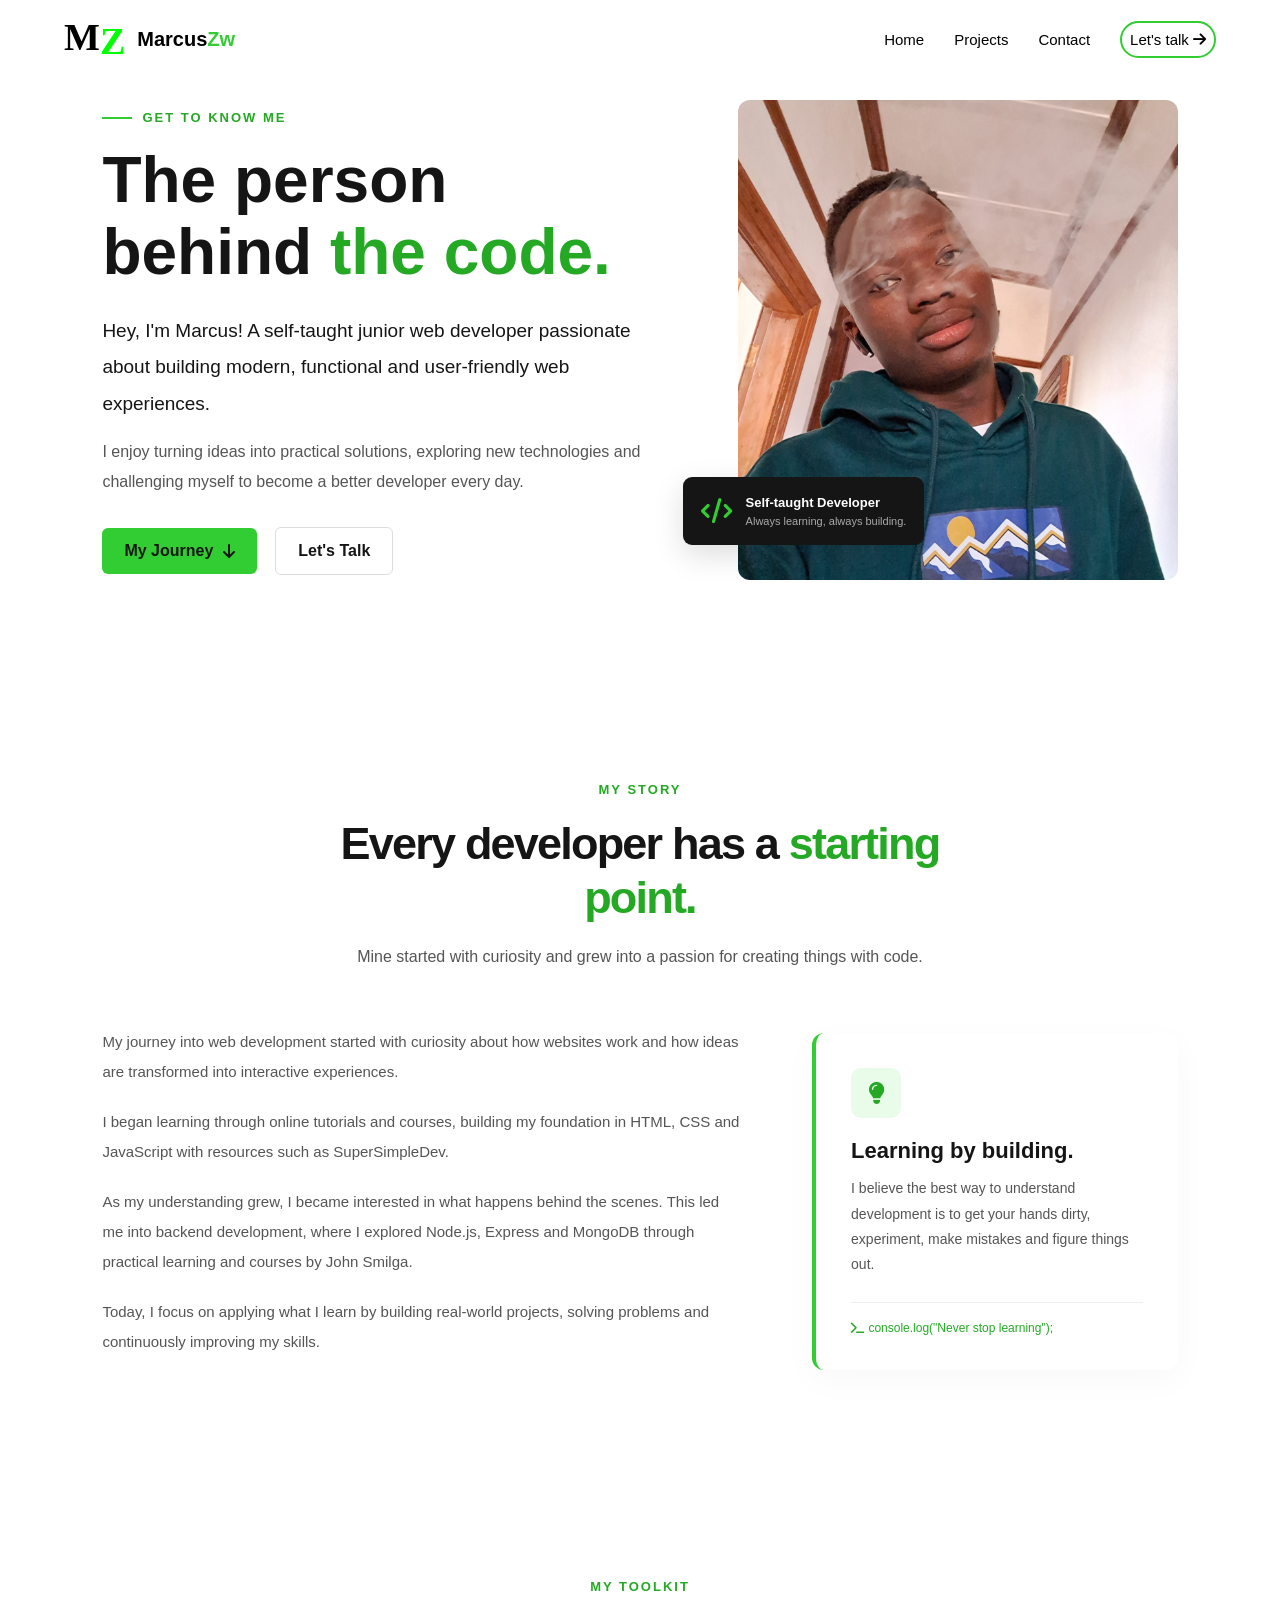
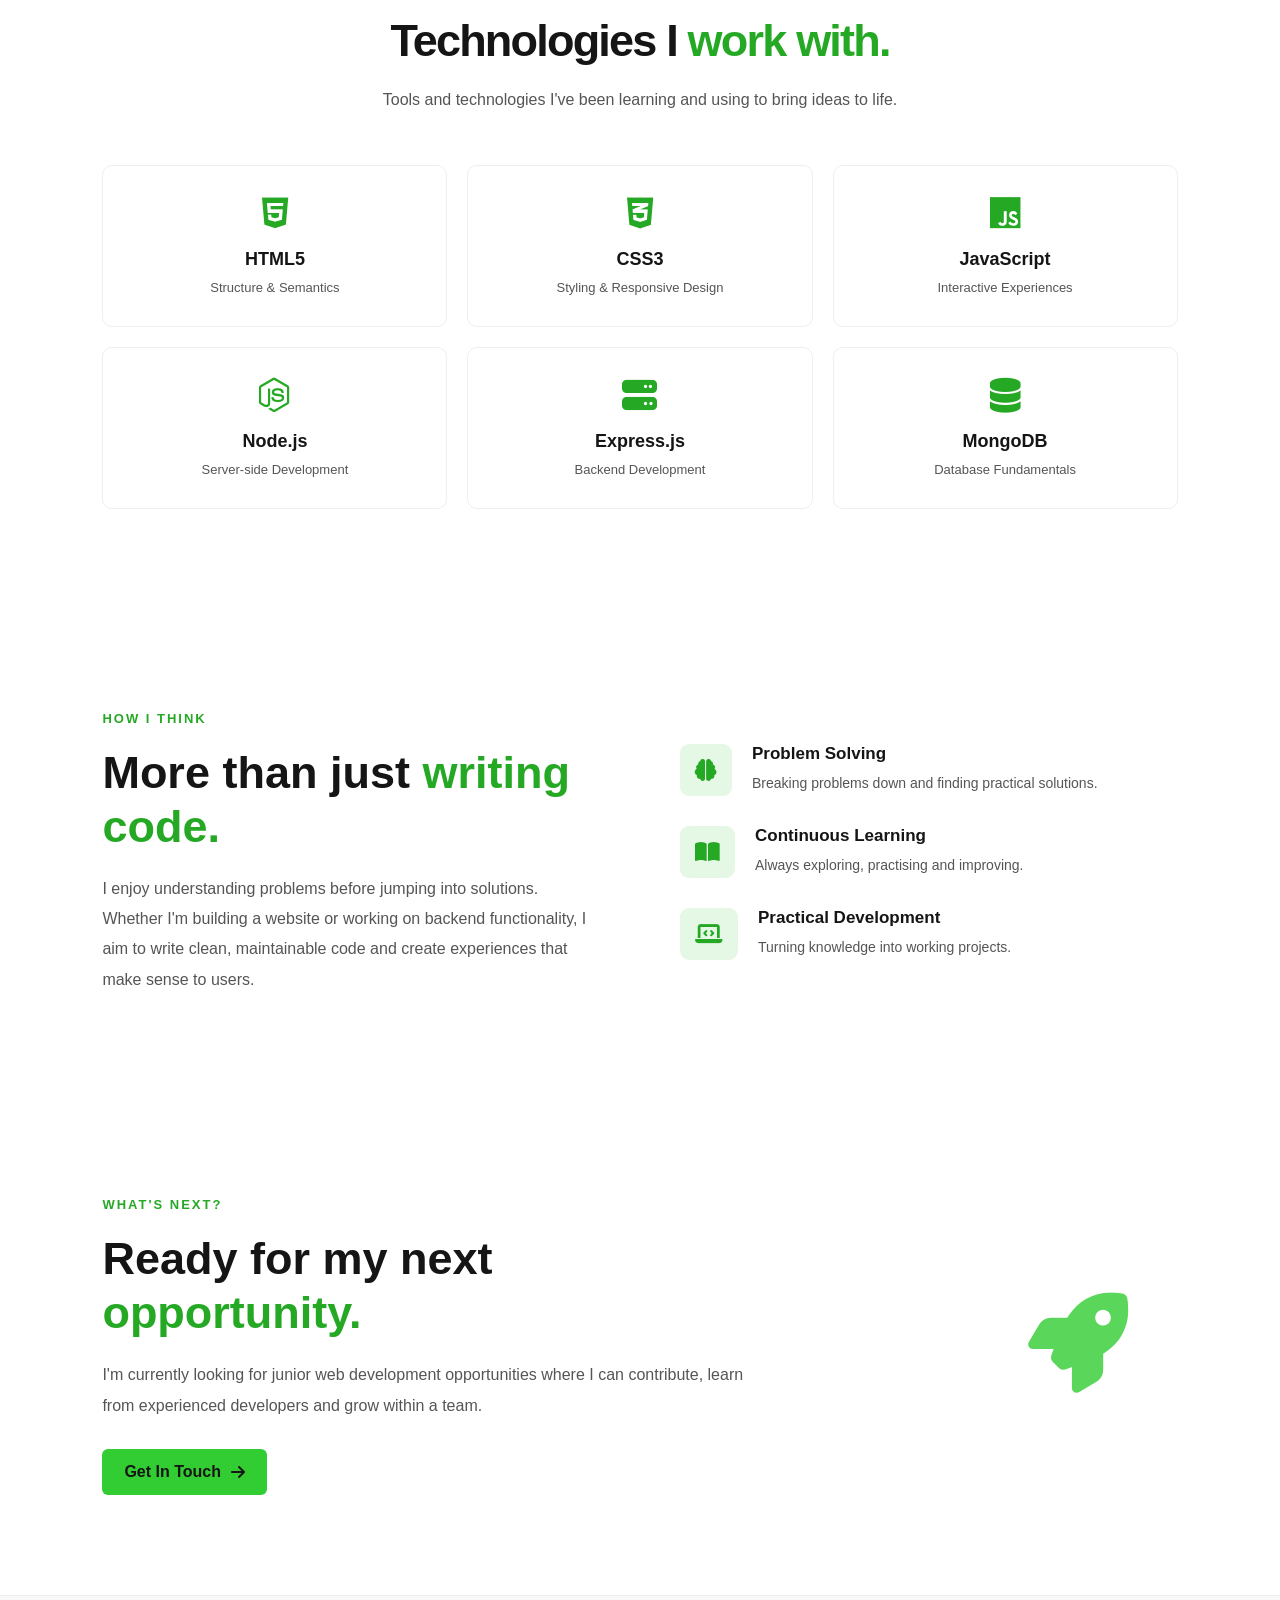
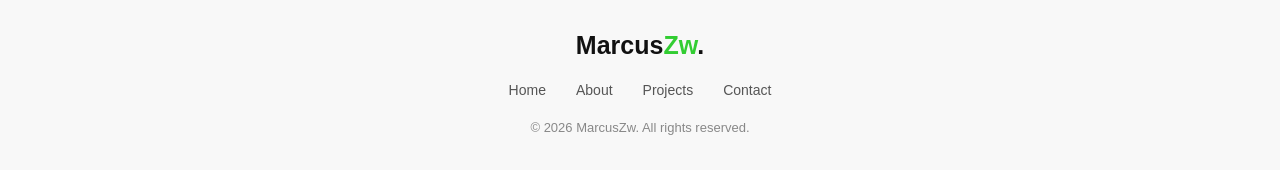
==== about.html @ 21f5ea1b "separate css according to sections and create the aside" ====
<!DOCTYPE html>
<html lang="en">

<head>
    <meta charset="UTF-8">
    <meta name="viewport" content="width=device-width, initial-scale=1.0">

    <title>About Me | MarcusZw</title>


    <link rel="stylesheet" href="./css/shared/header.css">
    <link rel="stylesheet" href="./css/index-sections/main.css">
    <link rel="stylesheet" href="./css/pages/about.css">
    <link rel="stylesheet" href="./css/shared/footer.css">
    <link rel="stylesheet" href="https://cdnjs.cloudflare.com/ajax/libs/font-awesome/6.5.2/css/all.min.css">

</head>

<body>

    <header class="site-header">

        <!-- Brand -->
        <a href="#" class="site-brand">

            <div class="brand-logo">
                <span class="brand-initial brand-initial--primary">M</span>
                <span class="brand-initial brand-initial--accent">Z</span>
            </div>

            <span class="brand-name">
                Marcus<span class="brand-highlight">Zw</span>
            </span>
        </a>

        <!-- Navigation -->
        <nav class="main-navigation">

            <a href="./index.html" class="nav-link">Home</a>
            <a href="#projects" class="nav-link">Projects</a>
            <a href="./contact.html" class="nav-link">Contact</a>
            <a href="##" class="nav-link lets-talk">Let's talk
                <i class="fa-solid fa-arrow-right"></i>
            </a>
        </nav>

    </header>


    <main class="about-page">

        <!-- About Hero -->
        <section class="about-hero">

            <div class="about-content">

                <span class="section-tag">
                    <span class="tag-line"></span>
                    GET TO KNOW ME
                </span>

                <h1>
                    The person behind
                    <span>the code.</span>
                </h1>

                <p class="about-intro">
                    Hey, I'm Marcus! A self-taught junior web developer
                    passionate about building modern, functional and
                    user-friendly web experiences.
                </p>

                <p>
                    I enjoy turning ideas into practical solutions,
                    exploring new technologies and challenging myself
                    to become a better developer every day.
                </p>

                <div class="about-buttons">
                    <a href="#my-journey" class="btn-primary">
                        My Journey
                        <i class="fa-solid fa-arrow-down"></i>
                    </a>

                    <a href="#contact" class="btn-secondary">
                        Let's Talk
                    </a>
                </div>

            </div>

            <div class="about-visual">

                <div class="about-image">
                    <img src="./images/20250513_141806.jpg" alt="Marcus - Web Developer">
                </div>

                <div class="about-floating-card">
                    <i class="fa-solid fa-code"></i>

                    <div>
                        <strong>Self-taught Developer</strong>
                        <span>Always learning, always building.</span>
                    </div>
                </div>

                <div class="about-decoration"></div>

            </div>

        </section>


        <!-- My Journey -->
        <section class="journey-section" id="my-journey">

            <div class="section-heading">

                <span class="section-tag">
                    MY STORY
                </span>

                <h2>
                    Every developer has a
                    <span>starting point.</span>
                </h2>

                <p>
                    Mine started with curiosity and grew into a passion
                    for creating things with code.
                </p>

            </div>

            <div class="journey-content">

                <div class="journey-text">

                    <p>
                        My journey into web development started with
                        curiosity about how websites work and how
                        ideas are transformed into interactive
                        experiences.
                    </p>

                    <p>
                        I began learning through online tutorials
                        and courses, building my foundation in HTML,
                        CSS and JavaScript with resources such as
                        SuperSimpleDev.
                    </p>

                    <p>
                        As my understanding grew, I became interested
                        in what happens behind the scenes. This led
                        me into backend development, where I explored
                        Node.js, Express and MongoDB through practical
                        learning and courses by John Smilga.
                    </p>

                    <p>
                        Today, I focus on applying what I learn by
                        building real-world projects, solving
                        problems and continuously improving my skills.
                    </p>

                </div>

                <div class="journey-highlight">

                    <div class="highlight-icon">
                        <i class="fa-solid fa-lightbulb"></i>
                    </div>

                    <h3>
                        Learning by building.
                    </h3>

                    <p>
                        I believe the best way to understand
                        development is to get your hands dirty,
                        experiment, make mistakes and figure
                        things out.
                    </p>

                    <span class="highlight-footer">
                        <i class="fa-solid fa-terminal"></i>
                        console.log("Never stop learning");
                    </span>

                </div>

            </div>

        </section>


        <!-- What I Work With -->
        <section class="skills-section">

            <div class="section-heading">

                <span class="section-tag">
                    MY TOOLKIT
                </span>

                <h2>
                    Technologies I
                    <span>work with.</span>
                </h2>

                <p>
                    Tools and technologies I've been learning
                    and using to bring ideas to life.
                </p>

            </div>

            <div class="skills-grid">

                <div class="skill-card">
                    <i class="fa-brands fa-html5"></i>
                    <h3>HTML5</h3>
                    <span>Structure & Semantics</span>
                </div>

                <div class="skill-card">
                    <i class="fa-brands fa-css3-alt"></i>
                    <h3>CSS3</h3>
                    <span>Styling & Responsive Design</span>
                </div>

                <div class="skill-card">
                    <i class="fa-brands fa-js"></i>
                    <h3>JavaScript</h3>
                    <span>Interactive Experiences</span>
                </div>

                <div class="skill-card">
                    <i class="fa-brands fa-node-js"></i>
                    <h3>Node.js</h3>
                    <span>Server-side Development</span>
                </div>

                <div class="skill-card">
                    <i class="fa-solid fa-server"></i>
                    <h3>Express.js</h3>
                    <span>Backend Development</span>
                </div>

                <div class="skill-card">
                    <i class="fa-solid fa-database"></i>
                    <h3>MongoDB</h3>
                    <span>Database Fundamentals</span>
                </div>

            </div>

        </section>


        <!-- My Approach -->
        <section class="approach-section">

            <div class="approach-content">

                <span class="section-tag">
                    HOW I THINK
                </span>

                <h2>
                    More than just
                    <span>writing code.</span>
                </h2>

                <p>
                    I enjoy understanding problems before jumping
                    into solutions. Whether I'm building a website
                    or working on backend functionality, I aim
                    to write clean, maintainable code and create
                    experiences that make sense to users.
                </p>

            </div>

            <div class="approach-points">

                <div class="approach-item">
                    <i class="fa-solid fa-brain"></i>
                    <div>
                        <h3>Problem Solving</h3>
                        <p>Breaking problems down and finding practical solutions.</p>
                    </div>
                </div>

                <div class="approach-item">
                    <i class="fa-solid fa-book-open"></i>
                    <div>
                        <h3>Continuous Learning</h3>
                        <p>Always exploring, practising and improving.</p>
                    </div>
                </div>

                <div class="approach-item">
                    <i class="fa-solid fa-laptop-code"></i>
                    <div>
                        <h3>Practical Development</h3>
                        <p>Turning knowledge into working projects.</p>
                    </div>
                </div>

            </div>

        </section>


        <!-- Career Goals -->
        <section class="career-section" id="contact">

            <div class="career-content">

                <span class="section-tag">
                    WHAT'S NEXT?
                </span>

                <h2>
                    Ready for my next
                    <span>opportunity.</span>
                </h2>

                <p>
                    I'm currently looking for junior web development
                    opportunities where I can contribute, learn from
                    experienced developers and grow within a team.
                </p>

                <a href="mailto:your-email@example.com" class="btn-primary">
                    Get In Touch
                    <i class="fa-solid fa-arrow-right"></i>
                </a>

            </div>

            <div class="career-icon">
                <i class="fa-solid fa-rocket"></i>
            </div>

        </section>

    </main>

    <footer class="site-footer">
        <div class="footer-container">

            <a href="index.html" class="footer-logo">
                Marcus<span>Zw</span>.
            </a>

            <nav class="footer-nav">
                <a href="index.html">Home</a>
                <a href="about.html">About</a>
                <a href="projects.html">Projects</a>
                <a href="contact.html">Contact</a>
            </nav>

            <p class="footer-copy">
                &copy; 2026 MarcusZw. All rights reserved.
            </p>

        </div>
    </footer>

</body>

</html>
---- css/shared/header.css ----
:root {
    --green: #32cd32;
    --green-dark: #269e26;
    --green-light: #effaef;

    --dark: #171a17;
    --text: #606760;
    --muted: #929992;

    --white: #ffffff;
    --light-bg: #f8faf8;
    --border: #e9eee9;

    --shadow: 0 10px 35px rgba(0, 0, 0, 0.05);
    --radius: 12px;
}

* {
    margin: 0;
    padding: 0;
    box-sizing: border-box;
}

html {
    scroll-behavior: smooth;
}

body {
    font-family: 'Roboto', sans-serif;
    background: none;
    color: var(--white);
    color: var(--dark);
}



/* Header */
.site-header {
    display: flex;
    justify-content: space-between;
    align-items: center;
    padding: 15px 5%;
    position: fixed;
    left: 0;
    right: 0;
    z-index: 100;
    z-index: 100;
    background-color: white;
    color: black;
}

/* Brand */
.site-brand {
    display: flex;
    align-items: center;
    gap: 12px;
    text-decoration: none;
}

.brand-logo {
    display: flex;
    align-items: center;
}

.brand-initial {
    font-size: 38px;
    font-weight: 700;
    font-family: lobster;
}

.brand-initial--primary {
    padding-bottom: 4px;
}

.brand-initial--accent {
    color: lime;
    padding-top: 4px;
}

.brand-name {
    font-size: 20px;
    font-weight: 700;
}

.brand-highlight {
    color: limegreen;
}

/* Navigation */
.main-navigation {
    display: flex;
    align-items: center;
    gap: 30px;
}

.nav-link {
    text-decoration: none;
    font-size: 15px;

    transition: color 0.3s ease;
}

.nav-link:hover {
    color: limegreen;
}

.lets-talk {
    border: 2px solid limegreen;
    border-radius: 20px;
    padding: 8px;
}

.active {
    text-decoration: underline;
    color: #32cd32;
}

.hamburger-menu {
    display: none;
    background: none;
    border: none;
    color: #222;
    font-size: 25px;
    cursor: pointer;
    padding: 8px;
    z-index: 1001;
    transition: 0.3s ease;
}

.hamburger-menu:hover {
    color: #32cd32;
}

@media (max-width: 768px) {
    .main-navigation {
        display: none;
    }

    .hamburger-menu {
        display: block;
    }

    .brand-name {
        display: none;
    }

}
---- css/index-sections/main.css ----
/* =====================================
   GLOBAL STYLES
===================================== */

:root {
    --green: #32cd32;
    --green-dark: #269e26;
    --green-light: #effaef;

    --dark: #171a17;
    --text: #606760;
    --muted: #929992;

    --white: #ffffff;
    --light-bg: #f8faf8;
    --border: #e9eee9;

    --shadow: 0 10px 35px rgba(0, 0, 0, 0.05);
    --radius: 12px;
}

* {
    margin: 0;
    padding: 0;
    box-sizing: border-box;
}

html {
    scroll-behavior: smooth;
}

body {
    font-family: 'Roboto', sans-serif;
    background:none;
    color: var(--white);
    color: var(--dark);
}

main {
    overflow: hidden;
}

section {
    padding: 100px 8%;
}

a {
    text-decoration: none;
    color: inherit;
}

.section-label {
    color: var(--green-dark);
    font-size: 12px;
    font-weight: 800;
    letter-spacing: 2.5px;
    margin-bottom: 18px;
}

.section-heading {
    max-width: 650px;
    margin: 0 auto 55px;
    text-align: center;
}

.section-heading h2,
.about-content h2,
.contact-content h2 {
    font-size: clamp(32px, 4vw, 45px);
    line-height: 1.2;
    font-weight: 800;
    letter-spacing: -1.8px;
}

.section-description {
    color: var(--text);
    font-size: 15px;
    line-height: 1.8;
    margin-top: 18px;
}

.hero-highlight,
.about-highlight,
.projects-highlight,
.skills-highlight,
.contact-highlight {
    color: var(--green);
}
/* =====================================
   ABOUT SECTION
===================================== */

.about-section {
    display: grid;
    grid-template-columns: 1fr 1fr;
    align-items: center;
    gap: 80px;

}

.about-content h2 {
    margin-bottom: 25px;
}

.about-description {
    color: var(--text);
    font-size: 15px;
    line-height: 1.9;
    margin-bottom: 18px;
}

.about-button {
    display: inline-flex;
    align-items: center;
    gap: 12px;

    margin-top: 15px;
    padding: 14px 23px;

    background: var(--green);
    color: #111;

    border-radius: 7px;
    font-size: 14px;
    font-weight: 700;

    transition: 0.3s ease;
}

.about-button:hover {
    background: var(--green-dark);
    color: white;
    transform: translateY(-4px);
}


/* About information cards */

.about-info {
    display: grid;
    grid-template-columns: repeat(2, 1fr);
    gap: 18px;
}

.info-card {
    position: relative;
    padding: 28px 23px;
    border: 1px solid var(--border);
    border-radius: var(--radius);
    box-shadow: var(--shadow);
    transition: 0.3s ease;
}

.info-card:hover {
    transform: translateY(-6px);
    border-color: var(--green);
}

.info-card:last-child {
    grid-column: span 2;
}

.info-number {
    color: var(--green-dark);
    font-size: 13px;
    font-weight: 800;
}

.info-card > i {
    display: block;
    color: var(--green);
    font-size: 22px;
    margin: 20px 0 15px;
}

.info-card h3 {
    font-size: 17px;
    margin-bottom: 10px;
}

.info-card p {
    color: var(--text);
    font-size: 13px;
    line-height: 1.7;
}

/* =====================================
   CONTACT SECTION
===================================== */

.contact-section {
    text-align: center;
}

.contact-content {
    max-width: 700px;
    margin: auto;
    padding: 65px 35px;
    border: 1px solid var(--border);
    border-radius: 15px;
}

.contact-content h2 {
    margin-bottom: 20px;
}

.contact-content > p:not(.section-label) {
    max-width: 550px;
    margin: auto;

    color: var(--text);
    font-size: 15px;
    line-height: 1.9;
}

.contact-button {
    display: inline-flex;
    align-items: center;
    gap: 12px;

    margin-top: 30px;
    padding: 15px 27px;

    background: var(--green);
    color: #111;

    border-radius: 7px;
    font-size: 14px;
    font-weight: 700;

    transition: 0.3s ease;
}

.contact-button:hover {
    background: var(--green-dark);
    color: white;
    transform: translateY(-4px);
}


/* =====================================
   TABLET RESPONSIVENESS
===================================== */

@media (max-width: 950px) {

    section {
        padding: 80px 6%;
    }

    .hero-section {
        gap: 35px;
    }

    .hero-floating-card {
        left: -25px;
    }

    .about-section {
        gap: 40px;
    }

    .skills-grid {
        grid-template-columns: repeat(3, 1fr);
    }
}


/* =====================================
   MOBILE RESPONSIVENESS
===================================== */

@media (max-width: 700px) {

    section {
        padding: 70px 6%;
    }


    /* Hero */

    .hero-section {
        flex-direction: column;
        text-align: center;

        min-height: auto;
        gap: 55px;

        padding-top: 75px;
    }

    .hero-content {
        width: 100%;
    }

    .hero-greeting {
        justify-content: center;
    }

    .hero-content h1 {
        font-size: 45px;
        letter-spacing: -2px;
    }

    .hero-description {
        font-size: 14px;
        margin-left: auto;
        margin-right: auto;
    }

    .hero-actions {
        justify-content: center;
    }

    .hero-socials {
        justify-content: center;
    }

    .hero-visual {
        width: 100%;
    }

    .hero-image-container {
        max-width: 100%;
        height: 370px;
    }

    .hero-floating-card {
        right: 0;
        bottom: -1O;
    }

    .hero-decoration {
        right: 0;
    }


    /* About */

    .about-section {
        grid-template-columns: 1fr;
        gap: 45px;
    }

    .about-content {
        text-align: center;
    }

    .about-info {
        grid-template-columns: 1fr;
    }

    .info-card:last-child {
        grid-column: auto;
    }


    /* Projects */

    .projects-grid {
        grid-template-columns: 1fr;
    }

    .project-image {
        height: 230px;
    }

    .project-content p {
        min-height: auto;
    }


    /* Skills */

    .skills-grid {
        grid-template-columns: repeat(2, 1fr);
        gap: 13px;
    }

    .skill-card {
        padding: 25px 10px;
    }


    /* Contact */

    .contact-content {
        padding: 50px 20px;
    }

}


/* =====================================
   SMALL MOBILE
===================================== */

@media (max-width: 380px) {

    .hero-content h1 {
        font-size: 36px;
    }

    .hero-actions {
        flex-direction: column;
    }

    .btn-primary,
    .btn-secondary {
        width: 100%;
    }

    .skills-grid {
        grid-template-columns: 1fr;
    }

    .project-content {
        padding: 20px;
    }

}
---- css/pages/about.css ----
/* ==============================
   GLOBAL STYLES
================================= */

:root {
    --primary: #32cd32;
    --primary-dark: #25a925;
    --dark: #151515;
    --text: #555;
    --light: #f7f9f6;
    --white: #fff;
}


.about-page {
    overflow: hidden;
}

section {
    padding: 100px 8%;
}


/* ==============================
   SHARED STYLES
================================= */

.section-tag {
    display: inline-flex;
    align-items: center;
    gap: 10px;
    color: var(--primary-dark);
    font-size: 13px;
    font-weight: 700;
    letter-spacing: 2px;
    margin-bottom: 20px;
}

.tag-line {
    width: 30px;
    height: 2px;
    background: var(--primary);
}

.section-heading {
    max-width: 650px;
    margin-bottom: 55px;
}

.section-heading h2,
.approach-content h2 {
    font-size: clamp(30px, 4vw, 45px);
    line-height: 1.2;
    margin-bottom: 18px;
}

.section-heading h2 span,
.approach-content h2 span,
.about-content h1 span,
.career-content h2 span {
    color: var(--primary-dark);
}

.section-heading p {
    color: var(--text);
    line-height: 1.8;
}


/* ==============================
   ABOUT HERO
================================= */

.about-hero {
    min-height: 650px;
    display: flex;
    align-items: center;
    justify-content: space-between;
    gap: 70px;
}

.about-content {
    flex: 1;
    max-width: 600px;
}

.about-content h1 {
    font-size: clamp(40px, 5vw, 65px);
    line-height: 1.12;
    margin-bottom: 25px;
}

.about-content p {
    color: var(--text);
    font-size: 16px;
    line-height: 1.9;
    margin-bottom: 15px;
}

.about-content .about-intro {
    font-size: 19px;
    color: var(--dark);
    font-weight: 500;
}

.about-buttons {
    display: flex;
    align-items: center;
    gap: 18px;
    margin-top: 30px;
}

.btn-primary,
.btn-secondary {
    display: inline-flex;
    align-items: center;
    justify-content: center;
    gap: 10px;
    padding: 14px 22px;
    border-radius: 6px;
    font-weight: 600;
    transition: 0.3s ease;
}

.btn-primary {
    background: var(--primary);
    color: var(--dark);
}

.btn-primary:hover {
    background: var(--primary-dark);
    color: var(--white);
    transform: translateY(-3px);
}

.btn-secondary {
    border: 1px solid #ddd;
    color: var(--dark);
}

.btn-secondary:hover {
    border-color: var(--primary);
    color: var(--primary-dark);
}


/* About Image */

.about-visual {
    flex: 0 0 42%;
    max-width: 440px;
    position: relative;
}

.about-image {
    width: 100%;
    height: 480px;
    overflow: hidden;
    border-radius: 12px;
  
}

.about-image img {
    width: 100%;
    height: 100%;
    object-fit: cover;
}

.about-floating-card {
    position: absolute;
    bottom: 35px;
    left: -55px;
    display: flex;
    align-items: center;
    gap: 14px;
    padding: 18px;
    background: var(--dark);
    color: var(--white);
    border-radius: 9px;
    box-shadow: 0 10px 30px #0002;
}

.about-floating-card i {
    font-size: 25px;
    color: var(--primary);
}

.about-floating-card div {
    display: flex;
    flex-direction: column;
    gap: 5px;
}

.about-floating-card strong {
    font-size: 13px;
}

.about-floating-card span {
    font-size: 11px;
    color: #aaa;
}


/* ==============================
   MY JOURNEY
================================= */



.journey-content {
    display: grid;
    grid-template-columns: 1.4fr 0.8fr;
    gap: 70px;
    align-items: center;
}

.journey-text p {
    color: var(--text);
    font-size: 15px;
    line-height: 2;
    margin-bottom: 20px;
}

.journey-highlight {
    background: var(--white);
    padding: 35px;
    border-radius: 12px;
    border-left: 4px solid var(--primary);
    box-shadow: 0 10px 35px #00000008;
}

.highlight-icon {
    width: 50px;
    height: 50px;
    display: grid;
    place-items: center;
    background: #e9fbe9;
    color: var(--primary-dark);
    border-radius: 10px;
    font-size: 22px;
    margin-bottom: 20px;
}

.journey-highlight h3 {
    font-size: 22px;
    margin-bottom: 12px;
}

.journey-highlight p {
    color: var(--text);
    font-size: 14px;
    line-height: 1.8;
}

.highlight-footer {
    display: block;
    margin-top: 25px;
    padding-top: 18px;
    border-top: 1px solid #eee;
    color: var(--primary-dark);
    font-size: 12px;
}


/* ==============================
   SKILLS
================================= */

.skills-section {
    text-align: center;
}

.skills-section .section-heading {
    margin: 0 auto 50px;
}

.skills-grid {
    display: grid;
    grid-template-columns: repeat(3, 1fr);
    gap: 20px;
}

.skill-card {
    padding: 30px 20px;
    border: 1px solid #eee;
    border-radius: 10px;
    transition: 0.3s ease;
}

.skill-card:hover {
    transform: translateY(-7px);
    border-color: var(--primary);
    box-shadow: 0 10px 30px #32cd3215;
}

.skill-card i {
    font-size: 35px;
    color: var(--primary-dark);
    margin-bottom: 18px;
}

.skill-card h3 {
    font-size: 18px;
    margin-bottom: 8px;
}

.skill-card span {
    color: var(--text);
    font-size: 13px;
}


/* ==============================
   MY APPROACH
================================= */

.approach-section {
    display: grid;
    grid-template-columns: 1fr 1fr;
    gap: 80px;
    align-items: center;
}

.approach-content p {
    color: var(--text);
    line-height: 1.9;
    margin-top: 20px;
}

.approach-points {
    display: flex;
    flex-direction: column;
    gap: 30px;
}

.approach-item {
    display: flex;
    align-items: flex-start;
    gap: 20px;
}

.approach-item > i {
    font-size: 22px;
    color: var(--primary-dark);
    background: #e5f8e5;
    padding: 15px;
    border-radius: 9px;
}

.approach-item h3 {
    font-size: 17px;
    margin-bottom: 8px;
}

.approach-item p {
    color: var(--text);
    font-size: 14px;
    line-height: 1.7;
}


/* ==============================
   CAREER SECTION
================================= */

.career-section {
    display: flex;
    align-items: center;
    justify-content: space-between;
    gap: 40px;
}

.career-content {
    max-width: 650px;
}

.career-content h2 {
    font-size: clamp(32px, 4vw, 45px);
    line-height: 1.2;
    margin-bottom: 20px;
}

.career-content p {
    color: var(--text);
    line-height: 1.9;
    margin-bottom: 28px;
}

.career-icon {
    font-size: 100px;
    color: var(--primary);
    opacity: 0.8;
    padding-right: 50px;
}


/* ==============================
   RESPONSIVE DESIGN
================================= */

@media (max-width: 900px) {

    section {
        padding: 80px 6%;
    }

    .about-hero {
        gap: 40px;
    }

    .about-visual {
        flex-basis: 40%;
    }

    .about-image {
        height: 400px;
    }

    .journey-content {
        gap: 35px;
    }

    .approach-section {
        gap: 40px;
    }

}

@media (max-width: 650px) {

    section {
        padding: 65px 6%;
    }

    .about-hero {
        flex-direction: column;
        align-items: flex-start;
        gap: 60px;
        padding-top: 70px;
    }

    .about-content h1 {
        font-size: 43px;
    }

    .about-content .about-intro {
        font-size: 17px;
    }

    .about-buttons {
        flex-wrap: wrap;
    }

    .about-visual {
        width: 85%;
        max-width: 400px;
        margin: 0 auto;
    }

    .about-image {
        height: 380px;
    }

    .about-floating-card {
        left: -25px;
        bottom: 20px;
        padding: 14px;
    }

    .journey-content {
        grid-template-columns: 1fr;
        gap: 30px;
    }

    .skills-grid {
        grid-template-columns: repeat(2, 1fr);
        gap: 12px;
    }

    .skill-card {
        padding: 25px 10px;
    }

    .skill-card h3 {
        font-size: 15px;
    }

    .skill-card span {
        font-size: 11px;
    }

    .approach-section {
        grid-template-columns: 1fr;
        gap: 40px;
    }

    .career-section {
        flex-direction: column;
        align-items: flex-start;
    }

    .career-icon {
        font-size: 65px;
        padding: 0;
    }

}

@media (max-width: 380px) {

    .about-content h1 {
        font-size: 36px;
    }

    .about-floating-card {
        left: -15px;
    }

    .about-floating-card strong {
        font-size: 11px;
    }

    .about-floating-card span {
        font-size: 10px;
    }

}
---- css/shared/footer.css ----
/* Footer */
.site-footer {
    background: #f8f8f8;
    padding: 35px 8%;
    border-top: 1px solid #eeeeee;
}

.footer-container {
    max-width: 1200px;
    margin: auto;

    display: flex;
    flex-direction: column;
    align-items: center;
    gap: 22px;
}

/* Logo */
.footer-logo {
    font-size: 25px;
    font-weight: 800;
    color: #111;
    text-decoration: none;
}

.footer-logo span {
    color: #32cd32;
}

/* Navigation */
.footer-nav {
    display: flex;
    align-items: center;
    justify-content: center;
    flex-wrap: wrap;
    gap: 30px;
}

.footer-nav a {
    color: #555;
    font-size: 14px;
    text-decoration: none;
    transition: color 0.3s ease;
}

.footer-nav a:hover {
    color: #32cd32;
}

/* Copyright */
.footer-copy {
    color: #888;
    font-size: 13px;
    margin: 0;
    text-align: center;
}

/* Mobile */
@media (max-width: 500px) {
    .site-footer {
        padding: 30px 5%;
    }

    .footer-nav {
        gap: 18px;
    }

    .footer-nav a {
        font-size: 13px;
    }
}
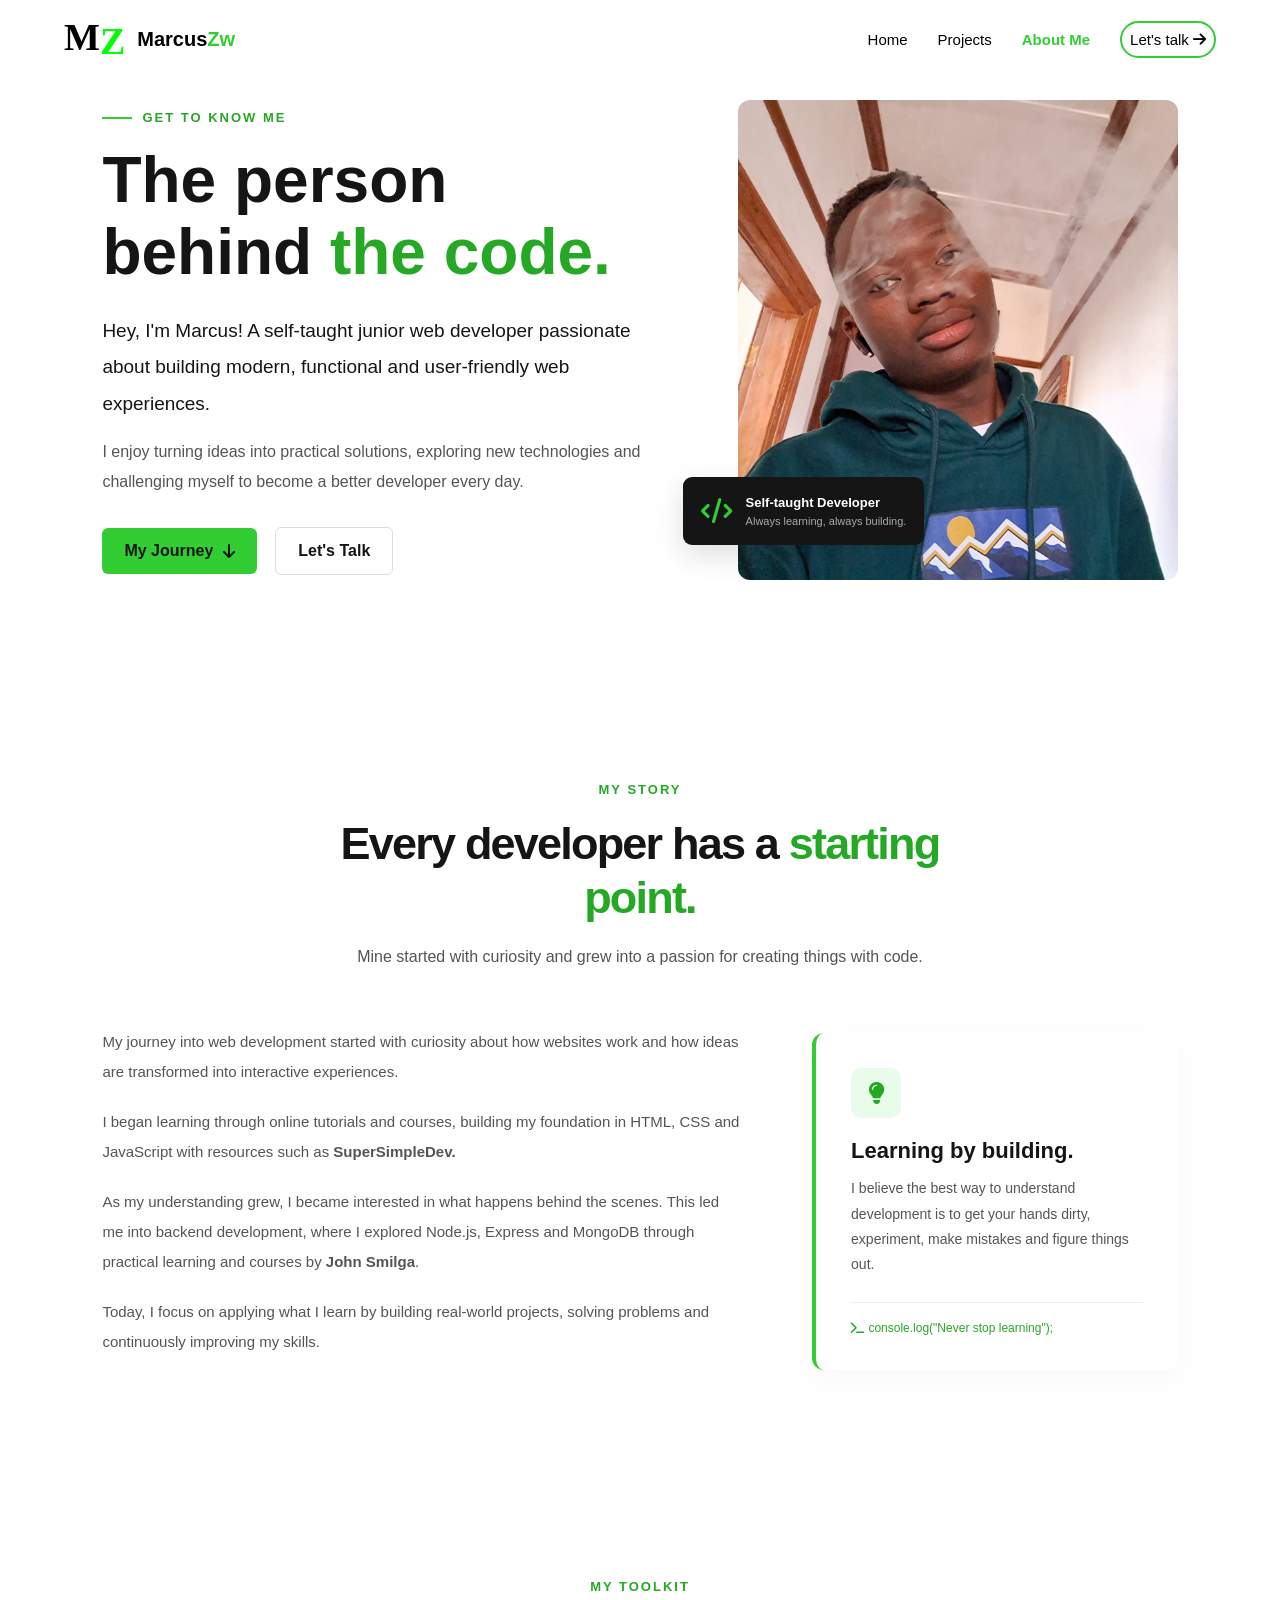
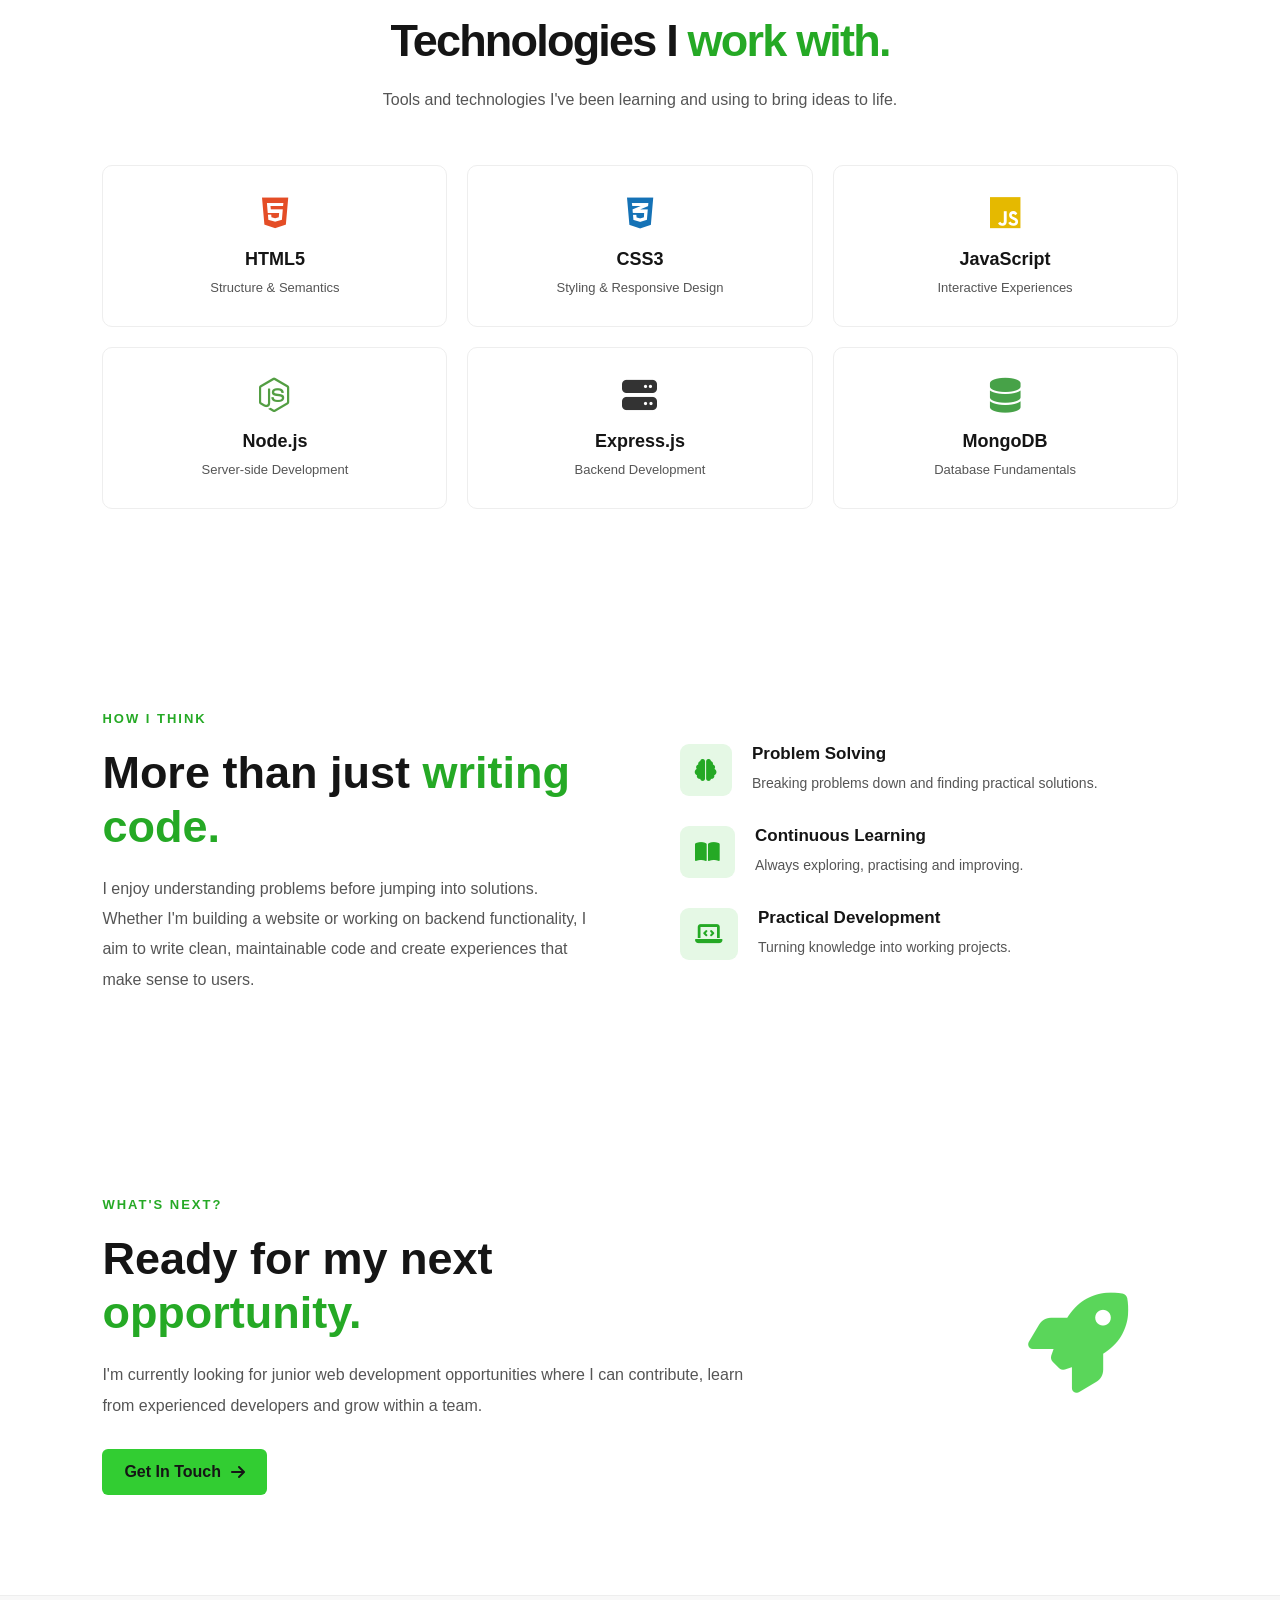
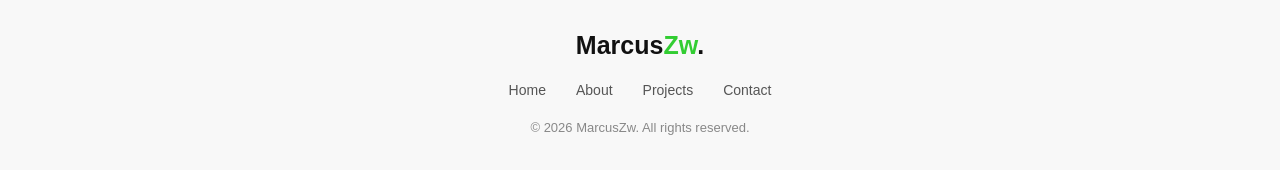
==== commit bef9e938: "create a hamburger menu for small screens" ====
--- a/about.html
+++ b/about.html
@@ -11,7 +11,9 @@
     <link rel="stylesheet" href="./css/shared/header.css">
     <link rel="stylesheet" href="./css/index-sections/main.css">
     <link rel="stylesheet" href="./css/pages/about.css">
+    <link rel="stylesheet" href="./css/shared/aside.css">
     <link rel="stylesheet" href="./css/shared/footer.css">
+    <link rel="stylesheet" href="./css/shared/general.css">
     <link rel="stylesheet" href="https://cdnjs.cloudflare.com/ajax/libs/font-awesome/6.5.2/css/all.min.css">
 
 </head>
@@ -21,7 +23,7 @@
     <header class="site-header">
 
         <!-- Brand -->
-        <a href="#" class="site-brand">
+        <a href="./index.html" class="site-brand">
 
             <div class="brand-logo">
                 <span class="brand-initial brand-initial--primary">M</span>
@@ -37,14 +39,87 @@
         <nav class="main-navigation">
 
             <a href="./index.html" class="nav-link">Home</a>
-            <a href="#projects" class="nav-link">Projects</a>
-            <a href="./contact.html" class="nav-link">Contact</a>
-            <a href="##" class="nav-link lets-talk">Let's talk
+            <a href="./projects.html" class="nav-link">Projects</a>
+            <a href="./about.html" class="nav-link active">About Me</a>
+            <a href="./contact.html#contactForm" class="nav-link lets-talk">Let's talk
                 <i class="fa-solid fa-arrow-right"></i>
             </a>
         </nav>
 
+        <!--Hamburger-menu -->
+        <button class="hamburger-menu" id="hamburger-menu" aria-label="Open navigation" aria-expanded="false">
+
+            <i class="fa-solid fa-bars menu-icon"></i>
+
+        </button>
+
     </header>
+
+    <aside class="aside-nav">
+
+        <!-- Profile -->
+        <div class="aside-profile">
+            <div class="aside-avatar">
+                MZ
+            </div>
+
+            <h3>Marcus<span>Zw</span></h3>
+            <p>Web Developer</p>
+        </div>
+
+        <!-- Aside Navigation -->
+        <nav class="aside-navigation">
+
+            <a href="./index.html" class="aside-link">
+                <i class="fa-solid fa-house"></i>
+                <span>Home</span>
+            </a>
+
+            <a href="./projects.html" class="aside-link">
+                <i class="fa-solid fa-code"></i>
+                <span>Projects</span>
+            </a>
+
+
+            <a href="./contact.html" class="aside-link active">
+                <i class="fa-solid fa-user"></i>
+                <span>About Me</span>
+            </a>
+
+            <a href="./contact.html" class="aside-link">
+                <i class="fa-solid fa-message"></i>
+                <span>Let's Chat</span>
+            </a>
+
+        </nav>
+
+        <!-- Social Links -->
+        <div class="aside-socials">
+            <p>FIND ME ON</p>
+
+            <div class="social-links">
+                <a href="#" aria-label="GitHub">
+                    <i class="fa-brands fa-github"></i>
+                </a>
+
+                <a href="#" aria-label="LinkedIn">
+                    <i class="fa-brands fa-linkedin-in"></i>
+                </a>
+
+                <a href="#" aria-label="Twitter">
+                    <i class="fa-brands fa-x-twitter"></i>
+                </a>
+            </div>
+        </div>
+
+        <!-- Footer -->
+        <div class="aside-footer">
+            <span class="status-dot"></span>
+            Available for opportunities
+        </div>
+
+    </aside>
+
 
 
     <main class="about-page">
@@ -82,7 +157,7 @@
                         <i class="fa-solid fa-arrow-down"></i>
                     </a>
 
-                    <a href="#contact" class="btn-secondary">
+                    <a href="./contact.html" class="btn-secondary">
                         Let's Talk
                     </a>
                 </div>
@@ -147,7 +222,7 @@
                         I began learning through online tutorials
                         and courses, building my foundation in HTML,
                         CSS and JavaScript with resources such as
-                        SuperSimpleDev.
+                        <b>SuperSimpleDev.</b>
                     </p>
 
                     <p>
@@ -155,7 +230,7 @@
                         in what happens behind the scenes. This led
                         me into backend development, where I explored
                         Node.js, Express and MongoDB through practical
-                        learning and courses by John Smilga.
+                        learning and courses by <b>John Smilga</b>.
                     </p>
 
                     <p>
@@ -219,37 +294,37 @@
             <div class="skills-grid">
 
                 <div class="skill-card">
-                    <i class="fa-brands fa-html5"></i>
+                    <i class="fa-brands fa-html5 html-icon"></i>
                     <h3>HTML5</h3>
                     <span>Structure & Semantics</span>
                 </div>
 
                 <div class="skill-card">
-                    <i class="fa-brands fa-css3-alt"></i>
+                    <i class="fa-brands fa-css3-alt css-icon"></i>
                     <h3>CSS3</h3>
                     <span>Styling & Responsive Design</span>
                 </div>
 
                 <div class="skill-card">
-                    <i class="fa-brands fa-js"></i>
+                    <i class="fa-brands fa-js js-icon"></i>
                     <h3>JavaScript</h3>
                     <span>Interactive Experiences</span>
                 </div>
 
                 <div class="skill-card">
-                    <i class="fa-brands fa-node-js"></i>
+                    <i class="fa-brands fa-node-js node-icon"></i>
                     <h3>Node.js</h3>
                     <span>Server-side Development</span>
                 </div>
 
                 <div class="skill-card">
-                    <i class="fa-solid fa-server"></i>
+                    <i class="fa-solid fa-server express-icon"></i>
                     <h3>Express.js</h3>
                     <span>Backend Development</span>
                 </div>
 
                 <div class="skill-card">
-                    <i class="fa-solid fa-database"></i>
+                    <i class="fa-solid fa-database mongo-icon"></i>
                     <h3>MongoDB</h3>
                     <span>Database Fundamentals</span>
                 </div>
@@ -334,7 +409,7 @@
                     experienced developers and grow within a team.
                 </p>
 
-                <a href="mailto:your-email@example.com" class="btn-primary">
+                <a href="mailto:marmudyiwah0@gmail.com" class="btn-primary">
                     Get In Touch
                     <i class="fa-solid fa-arrow-right"></i>
                 </a>
@@ -370,6 +445,8 @@
         </div>
     </footer>
 
+    <script src="./js/shared/menuToggle.js"></script>
+
 </body>
 
 </html>
--- a/css/shared/header.css
+++ b/css/shared/header.css
@@ -111,8 +111,8 @@
 }
 
 .active {
-    text-decoration: underline;
     color: #32cd32;
+    font-weight: 700;
 }
 
 .hamburger-menu {
--- a/css/pages/about.css
+++ b/css/pages/about.css
@@ -296,7 +296,6 @@
 
 .skill-card i {
     font-size: 35px;
-    color: var(--primary-dark);
     margin-bottom: 18px;
 }
 
--- a/css/shared/aside.css
+++ b/css/shared/aside.css
@@ -0,0 +1,170 @@
+/* Aside Navigation */
+.aside-nav {
+    position: fixed;
+    top: 70px;
+    right: 0;
+
+    width: 100%;
+    height: calc(100vh - 100px);
+
+    padding: 35px 22px;
+
+    background: #ffffff;
+    border-right: 1px solid #eeeeee;
+
+    display: flex;
+    flex-direction: column;
+    align-items: center;
+    z-index: 100;
+    display: none;
+}
+
+/* Profile */
+.aside-profile {
+    text-align: center;
+    padding-bottom: 35px;
+    border-bottom: 1px solid #eeeeee;
+}
+
+.aside-avatar {
+    width: 75px;
+    height: 75px;
+
+    margin: 0 auto 15px;
+
+    display: flex;
+    align-items: center;
+    justify-content: center;
+
+    background: #f0fff0;
+    color: #32cd32;
+
+    border: 2px solid #32cd32;
+    border-radius: 50%;
+
+    font-size: 25px;
+    font-weight: 800;
+}
+
+.aside-profile h3 {
+    font-size: 20px;
+    margin-bottom: 5px;
+}
+
+.aside-profile h3 span {
+    color: #32cd32;
+}
+
+.aside-profile p {
+    font-size: 13px;
+    color: #777;
+}
+
+/* Navigation */
+.aside-navigation {
+    display: flex;
+    flex-direction: column;
+    gap: 10px;
+
+    margin-top: 35px;
+}
+
+.aside-link {
+    display: flex;
+    align-items: center;
+    gap: 15px;
+
+    padding: 13px 16px;
+
+    text-decoration: none;
+    color: #555;
+
+    font-size: 14px;
+    font-weight: 500;
+
+    border-radius: 8px;
+    transition: 0.3s ease;
+}
+
+.aside-link i {
+    font-size: 17px;
+    width: 20px;
+    text-align: center;
+}
+
+.aside-link:hover,
+.aside-link.active {
+    background: #efffef;
+    color: #32cd32;
+}
+
+/* Social Links */
+.aside-socials {
+    margin-top: auto;
+    padding-bottom: 25px;
+}
+
+.aside-socials p {
+    font-size: 10px;
+    letter-spacing: 2px;
+    color: #999;
+    margin-bottom: 15px;
+}
+
+.social-links {
+    display: flex;
+    gap: 12px;
+}
+
+.social-links a {
+    width: 38px;
+    height: 38px;
+
+    display: flex;
+    align-items: center;
+    justify-content: center;
+
+    border: 1px solid #eee;
+    border-radius: 8px;
+
+    color: #444;
+    text-decoration: none;
+
+    transition: 0.3s ease;
+}
+
+.social-links a:hover {
+    background: #32cd32;
+    color: white;
+    border-color: #32cd32;
+}
+
+/* Footer */
+.aside-footer {
+    display: flex;
+    align-items: center;
+    gap: 9px;
+
+    padding-top: 20px;
+    border-top: 1px solid #eee;
+
+    font-size: 11px;
+    color: #777;
+}
+
+.status-dot {
+    width: 8px;
+    height: 8px;
+    background: #32cd32;
+    border-radius: 50%;
+}
+
+.show{
+    display: flex;
+}
+.close-icon{
+    display: none;
+}
+.hide{
+    display: none;
+}
--- a/css/shared/general.css
+++ b/css/shared/general.css
@@ -0,0 +1,31 @@
+.html-icon {
+    color: #e44d26;
+}
+
+.css-icon {
+    color: #1572b6;
+}
+
+.js-icon {
+    color: #e5b900;
+}
+
+.node-icon {
+    color: #539e43;
+}
+
+.express-icon {
+    color: #333;
+}
+
+.mongo-icon {
+    color: #47a248;
+}
+
+.git-icon {
+    color: #f05032;
+}
+
+.github-icon {
+    color: black;
+}
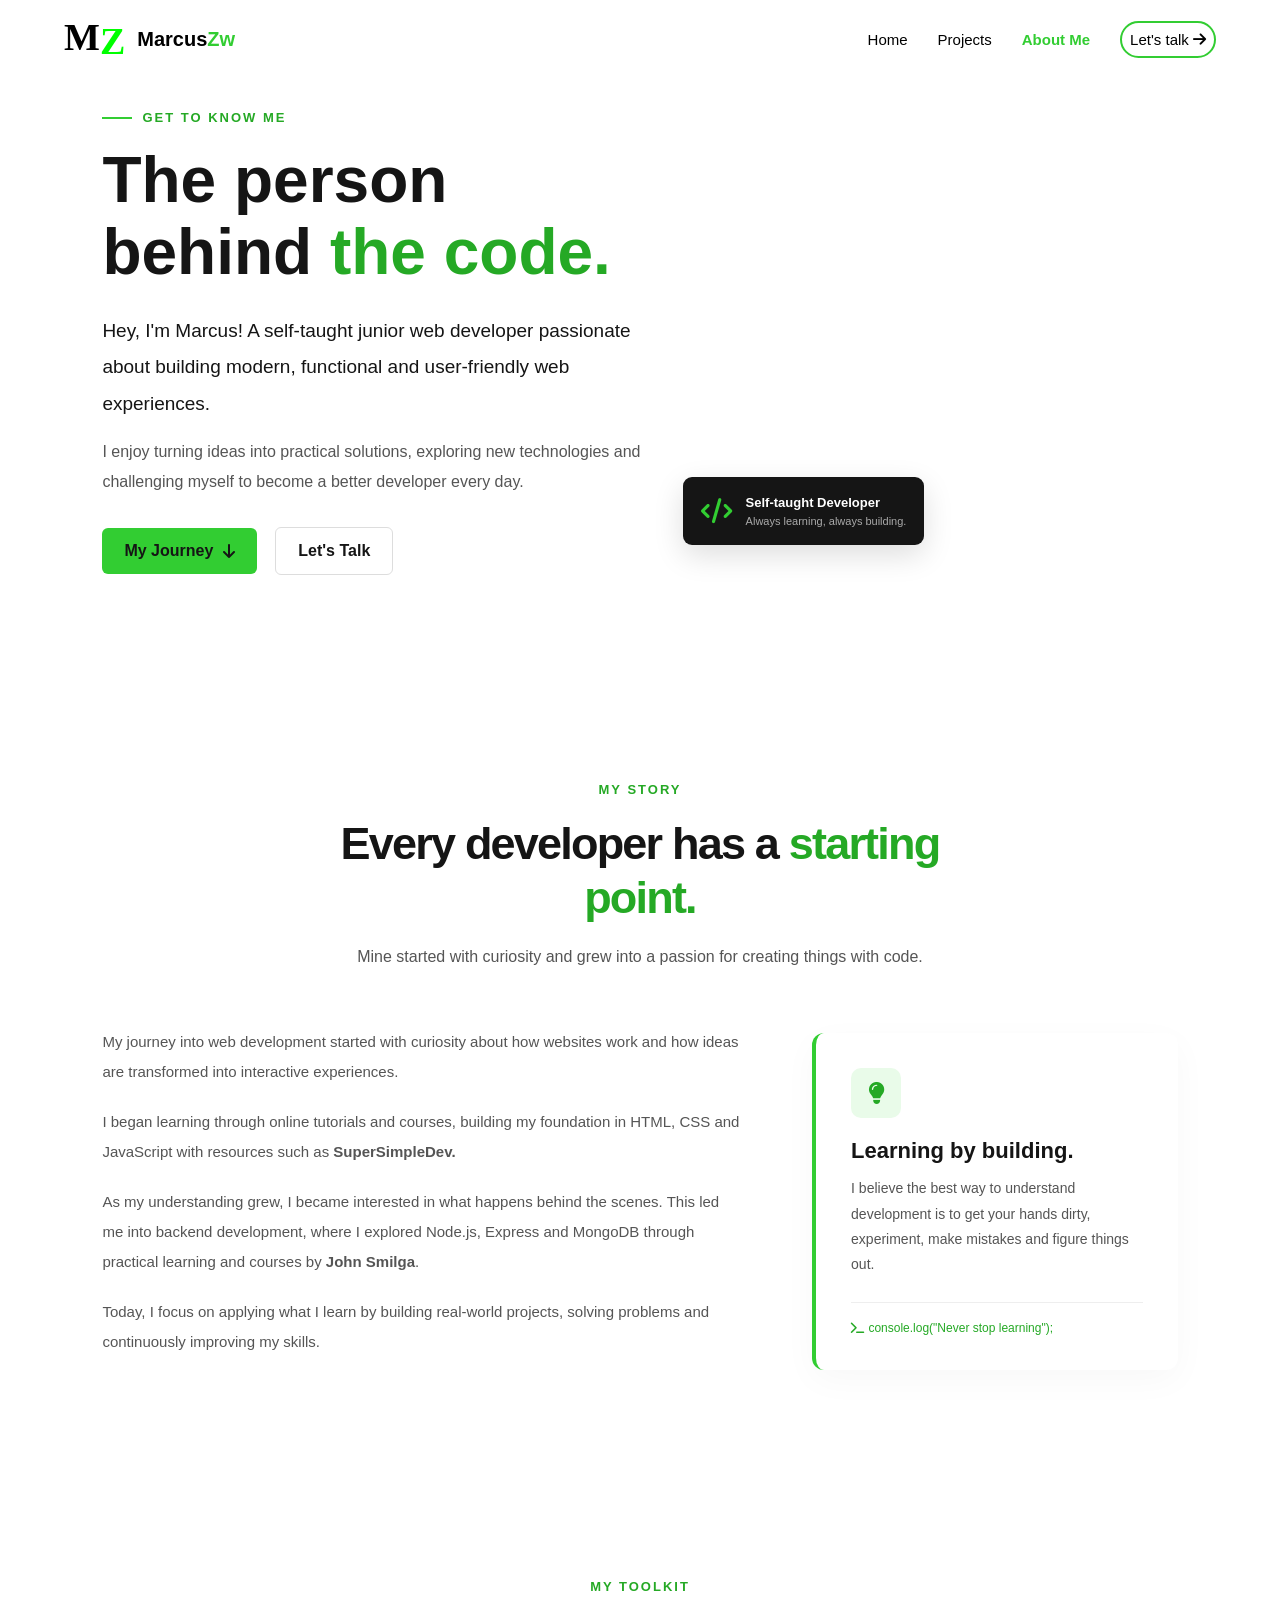
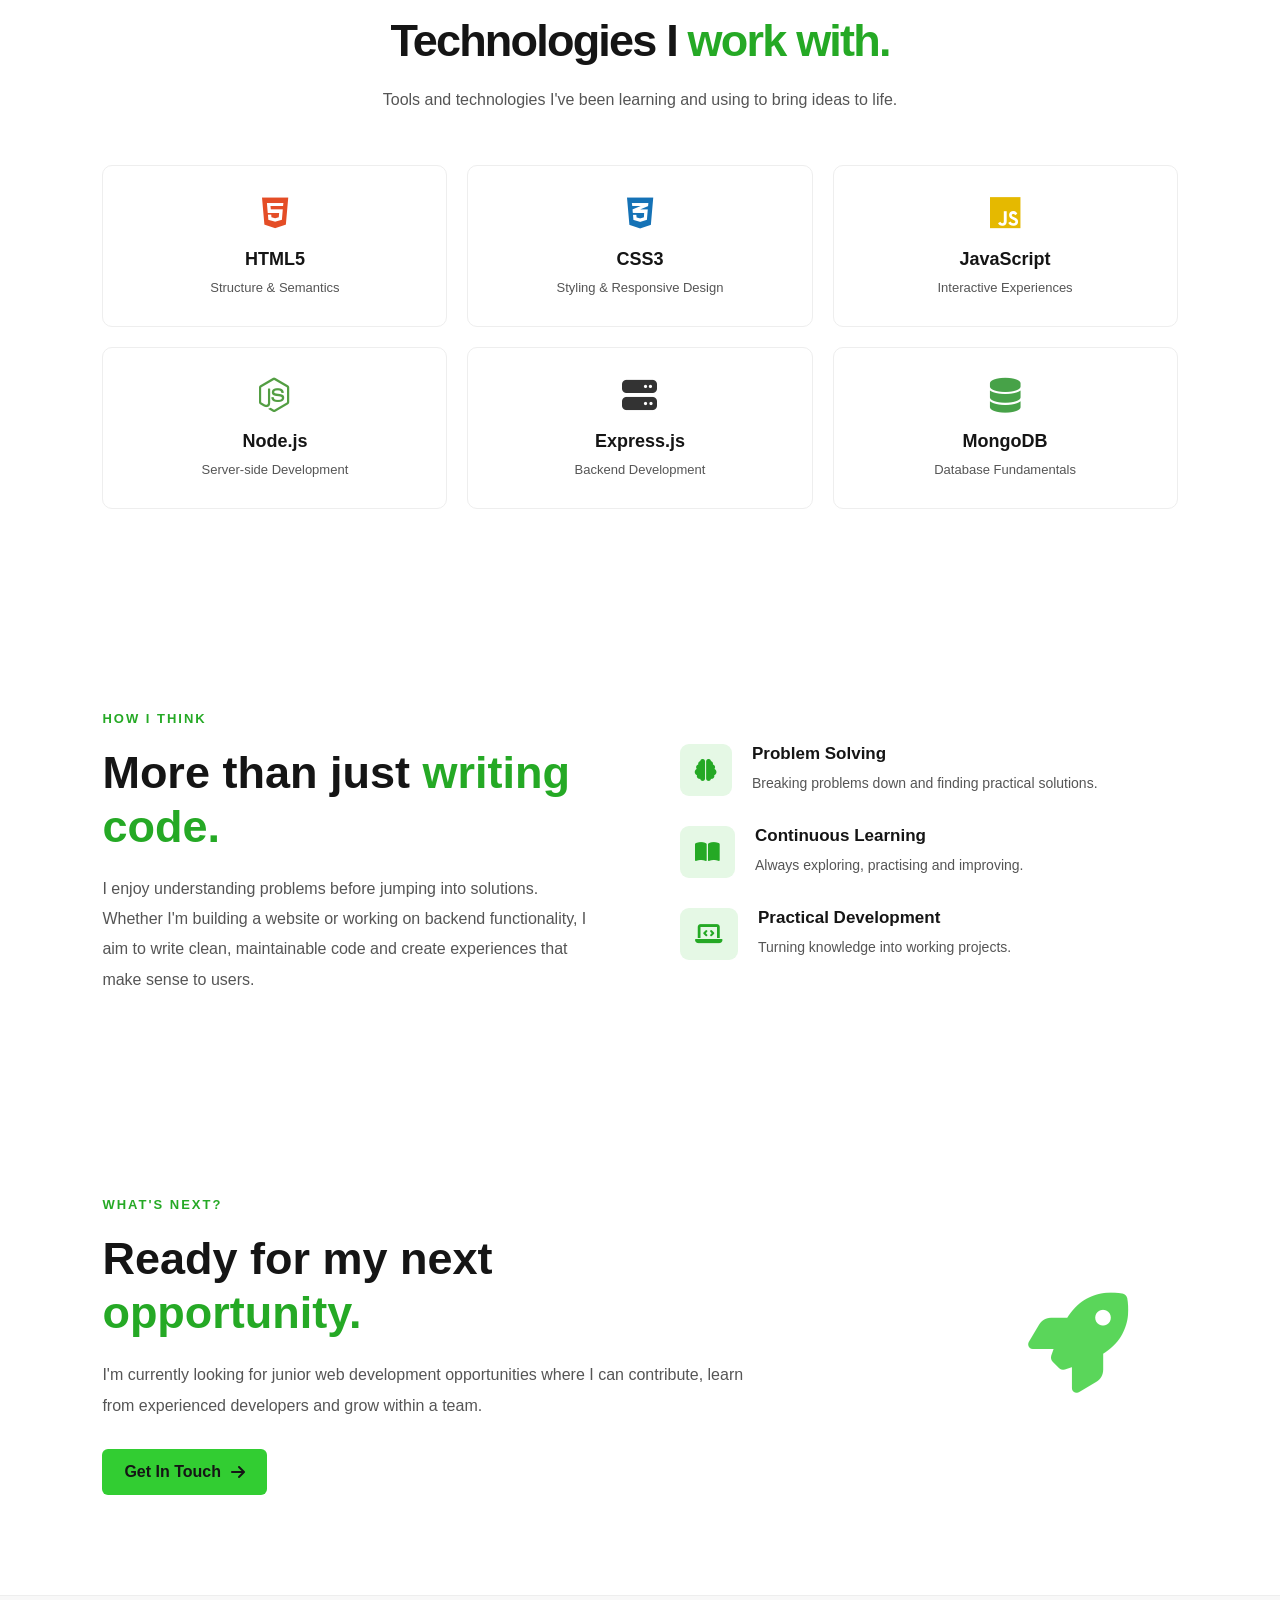
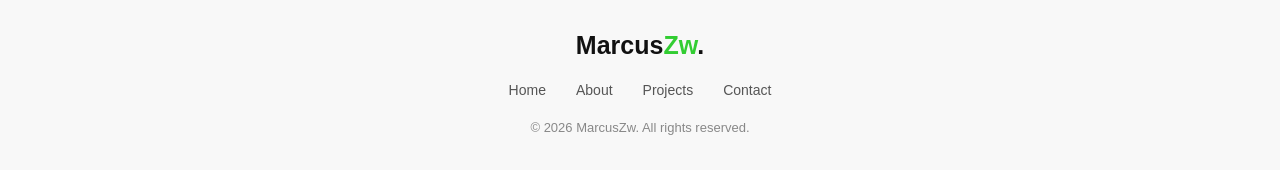
==== commit cc8f7218: "added social links" ====
--- a/about.html
+++ b/about.html
@@ -94,24 +94,28 @@
         </nav>
 
         <!-- Social Links -->
+
         <div class="aside-socials">
             <p>FIND ME ON</p>
 
             <div class="social-links">
-                <a href="#" aria-label="GitHub">
+                <a href="https://github.com/Mark-mudyiwah" aria-label="GitHub">
                     <i class="fa-brands fa-github"></i>
                 </a>
 
-                <a href="#" aria-label="LinkedIn">
+                <a href="https://www.linkedin.com/in/mark-mudyiwa-5b3330313/" aria-label="LinkedIn">
                     <i class="fa-brands fa-linkedin-in"></i>
                 </a>
 
-                <a href="#" aria-label="Twitter">
+                <a href="https://x.com/Markd0044/" aria-label="Twitter">
                     <i class="fa-brands fa-x-twitter"></i>
                 </a>
+                <a href="https://wa.me/27679350750?text=Hello%2C%20I%20would%20like%20to%20make%20an%20enquiry."
+                    aria-label="Whatsapp">
+                    <i class="fa-brands fa-whatsapp"></i>
+                </a>
             </div>
         </div>
-
         <!-- Footer -->
         <div class="aside-footer">
             <span class="status-dot"></span>
@@ -127,7 +131,7 @@
         <!-- About Hero -->
         <section class="about-hero">
 
-            <div class="about-content">
+            <div class="about-content ">
 
                 <span class="section-tag">
                     <span class="tag-line"></span>
@@ -166,7 +170,7 @@
 
             <div class="about-visual">
 
-                <div class="about-image">
+                <div class="about-image reveal  reveal-right">
                     <img src="./images/20250513_141806.jpg" alt="Marcus - Web Developer">
                 </div>
 
@@ -187,7 +191,7 @@
 
 
         <!-- My Journey -->
-        <section class="journey-section" id="my-journey">
+        <section class="journey-section " id="my-journey">
 
             <div class="section-heading">
 
@@ -207,7 +211,7 @@
 
             </div>
 
-            <div class="journey-content">
+            <div class="journey-content reveal reveal-left">
 
                 <div class="journey-text">
 
@@ -241,7 +245,7 @@
 
                 </div>
 
-                <div class="journey-highlight">
+                <div class="journey-highlight reveal reveal-right">
 
                     <div class="highlight-icon">
                         <i class="fa-solid fa-lightbulb"></i>
@@ -291,7 +295,7 @@
 
             </div>
 
-            <div class="skills-grid">
+            <div class="skills-grid reveal reveal-up">
 
                 <div class="skill-card">
                     <i class="fa-brands fa-html5 html-icon"></i>
@@ -335,7 +339,7 @@
 
 
         <!-- My Approach -->
-        <section class="approach-section">
+        <section class="approach-section ">
 
             <div class="approach-content">
 
@@ -348,7 +352,7 @@
                     <span>writing code.</span>
                 </h2>
 
-                <p>
+                <p class="reveal reveal-up">
                     I enjoy understanding problems before jumping
                     into solutions. Whether I'm building a website
                     or working on backend functionality, I aim
@@ -358,7 +362,7 @@
 
             </div>
 
-            <div class="approach-points">
+            <div class="approach-points reveal reveal-left">
 
                 <div class="approach-item">
                     <i class="fa-solid fa-brain"></i>
@@ -390,7 +394,7 @@
 
 
         <!-- Career Goals -->
-        <section class="career-section" id="contact">
+        <section class="career-section reveal reveal-up" id="contact">
 
             <div class="career-content">
 
@@ -446,6 +450,8 @@
     </footer>
 
     <script src="./js/shared/menuToggle.js"></script>
+    <script src="./js/shared/observer.js"></script>
+
 
 </body>
 
--- a/css/shared/general.css
+++ b/css/shared/general.css
@@ -28,4 +28,42 @@
 
 .github-icon {
     color: black;
-}+}
+
+/* Base reveal style */
+.reveal {
+    opacity: 0;
+    transition: 
+        opacity 0.8s ease,
+        transform 0.8s ease;
+}
+
+/* Fade only */
+.reveal-fade {
+    transform: translateY(0);
+}
+
+/* Slide from bottom */
+.reveal-down {
+    transform: translateY(-50px);
+}
+
+.reveal-up {
+    transform: translateY(50px);
+}
+
+/* Slide from left */
+.reveal-left {
+    transform: translateX(-50px);
+}
+
+/* Slide from right */
+.reveal-right {
+    transform: translateX(50px);
+}
+
+/* Active state */
+.reveal.active {
+    opacity: 1;
+    transform: translate(0, 0);
+}
